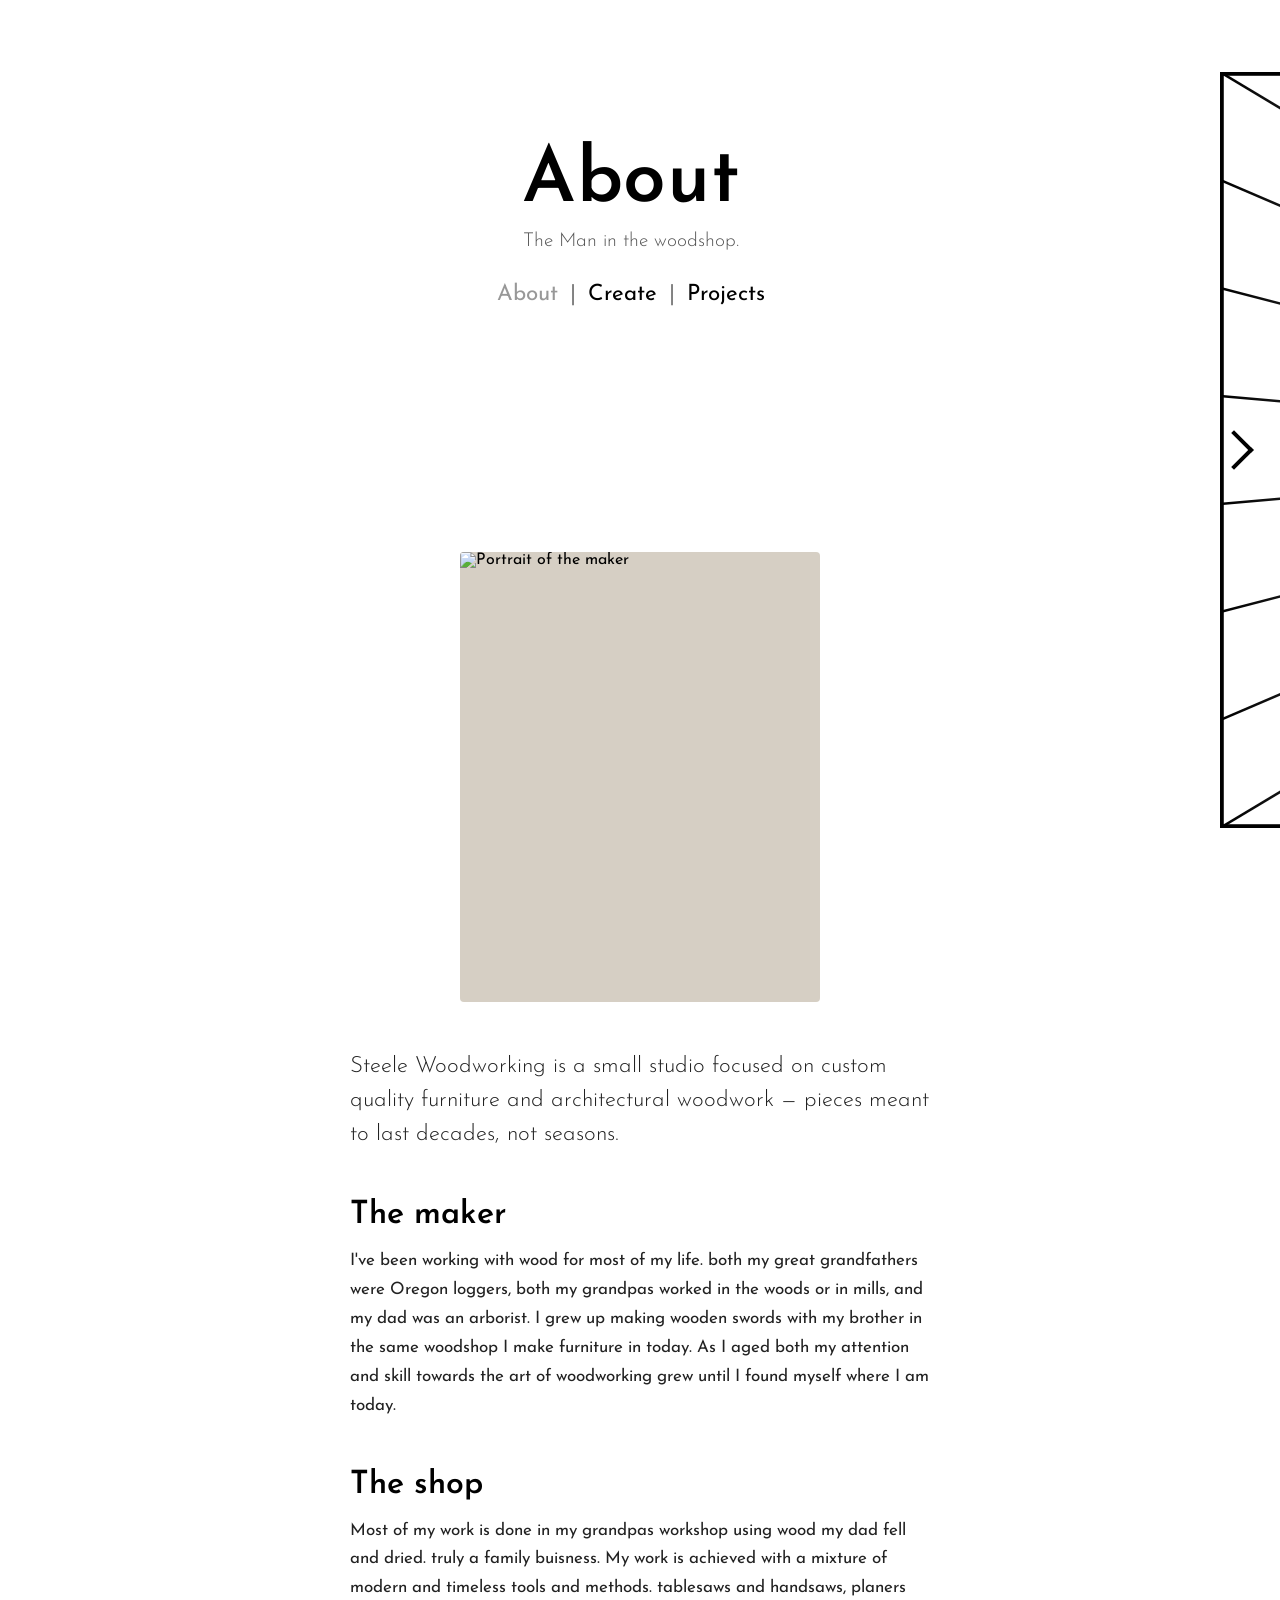
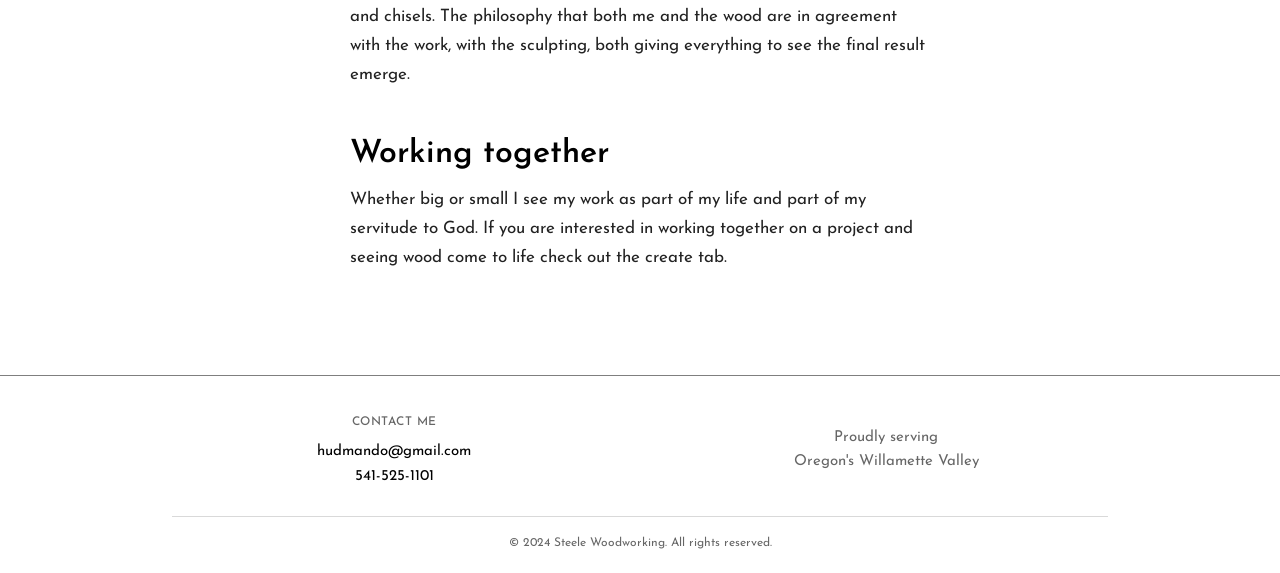
==== about.html @ 3d2c2dfc "Add files via upload" ====
<!DOCTYPE html>
<html lang="en">
<head>
<meta charset="UTF-8">
<meta name="viewport" content="width=device-width, initial-scale=1.0">
<title>About — Steele Woodworking</title>
<link rel="preconnect" href="https://fonts.googleapis.com">
<link rel="preconnect" href="https://fonts.gstatic.com" crossorigin>
<link href="https://fonts.googleapis.com/css2?family=Josefin+Sans:wght@300;400;500;600;700&display=swap" rel="stylesheet">
<link rel="stylesheet" href="css/style.css">
<link rel="stylesheet" href="footer.css">
<link rel="stylesheet" href="css/transitions.css">
<script>(function(){var sx=sessionStorage.getItem('vt-dx');if(sx===null)return;var x=parseFloat(sx),y=parseFloat(sessionStorage.getItem('vt-dy')||0);sessionStorage.removeItem('vt-dx');sessionStorage.removeItem('vt-dy');if(window.matchMedia('(prefers-reduced-motion:reduce)').matches)return;var ex=-x*100,ey=-y*100;var s=document.createElement('style');s.textContent='@keyframes vt-exit{to{transform:translate('+ex+'%,'+ey+'%)}}@keyframes vt-enter{from{transform:translate('+(-ex)+'%,'+(-ey)+'%)}}@keyframes vt-sliver-enter{from{transform:translate('+ex+'%,'+ey+'%)}}';document.head.appendChild(s);document.documentElement.classList.add('vt-active');})();</script>
</head>
<body data-camera="left">

  <a class="sliver" href="index.html" aria-label="Back to home">
    <svg class="sliver__svg" viewBox="0 0 1000 600" preserveAspectRatio="none" xmlns="http://www.w3.org/2000/svg" aria-hidden="true">
      <defs>
        <linearGradient id="g-c-tl" x1="312.5" y1="187.5" x2="0"    y2="0"   gradientUnits="userSpaceOnUse"><stop offset="0" stop-color="#000" stop-opacity="0.5"/><stop offset="1" stop-color="#000"/></linearGradient>
        <linearGradient id="g-c-tr" x1="687.5" y1="187.5" x2="1000" y2="0"   gradientUnits="userSpaceOnUse"><stop offset="0" stop-color="#000" stop-opacity="0.5"/><stop offset="1" stop-color="#000"/></linearGradient>
        <linearGradient id="g-c-bl" x1="312.5" y1="412.5" x2="0"    y2="600" gradientUnits="userSpaceOnUse"><stop offset="0" stop-color="#000" stop-opacity="0.5"/><stop offset="1" stop-color="#000"/></linearGradient>
        <linearGradient id="g-c-br" x1="687.5" y1="412.5" x2="1000" y2="600" gradientUnits="userSpaceOnUse"><stop offset="0" stop-color="#000" stop-opacity="0.5"/><stop offset="1" stop-color="#000"/></linearGradient>
        <linearGradient id="g-t1"  x1="346.59" y1="187.5" x2="90.91"  y2="0" gradientUnits="userSpaceOnUse"><stop offset="0" stop-color="#000" stop-opacity="0.5"/><stop offset="1" stop-color="#000"/></linearGradient>
        <linearGradient id="g-t2"  x1="380.68" y1="187.5" x2="181.82" y2="0" gradientUnits="userSpaceOnUse"><stop offset="0" stop-color="#000" stop-opacity="0.5"/><stop offset="1" stop-color="#000"/></linearGradient>
        <linearGradient id="g-t3"  x1="414.77" y1="187.5" x2="272.73" y2="0" gradientUnits="userSpaceOnUse"><stop offset="0" stop-color="#000" stop-opacity="0.5"/><stop offset="1" stop-color="#000"/></linearGradient>
        <linearGradient id="g-t4"  x1="448.86" y1="187.5" x2="363.64" y2="0" gradientUnits="userSpaceOnUse"><stop offset="0" stop-color="#000" stop-opacity="0.5"/><stop offset="1" stop-color="#000"/></linearGradient>
        <linearGradient id="g-t5"  x1="482.95" y1="187.5" x2="454.55" y2="0" gradientUnits="userSpaceOnUse"><stop offset="0" stop-color="#000" stop-opacity="0.5"/><stop offset="1" stop-color="#000"/></linearGradient>
        <linearGradient id="g-t6"  x1="517.05" y1="187.5" x2="545.45" y2="0" gradientUnits="userSpaceOnUse"><stop offset="0" stop-color="#000" stop-opacity="0.5"/><stop offset="1" stop-color="#000"/></linearGradient>
        <linearGradient id="g-t7"  x1="551.14" y1="187.5" x2="636.36" y2="0" gradientUnits="userSpaceOnUse"><stop offset="0" stop-color="#000" stop-opacity="0.5"/><stop offset="1" stop-color="#000"/></linearGradient>
        <linearGradient id="g-t8"  x1="585.23" y1="187.5" x2="727.27" y2="0" gradientUnits="userSpaceOnUse"><stop offset="0" stop-color="#000" stop-opacity="0.5"/><stop offset="1" stop-color="#000"/></linearGradient>
        <linearGradient id="g-t9"  x1="619.32" y1="187.5" x2="818.18" y2="0" gradientUnits="userSpaceOnUse"><stop offset="0" stop-color="#000" stop-opacity="0.5"/><stop offset="1" stop-color="#000"/></linearGradient>
        <linearGradient id="g-t10" x1="653.41" y1="187.5" x2="909.09" y2="0" gradientUnits="userSpaceOnUse"><stop offset="0" stop-color="#000" stop-opacity="0.5"/><stop offset="1" stop-color="#000"/></linearGradient>
        <linearGradient id="g-b1"  x1="346.59" y1="412.5" x2="90.91"  y2="600" gradientUnits="userSpaceOnUse"><stop offset="0" stop-color="#000" stop-opacity="0.5"/><stop offset="1" stop-color="#000"/></linearGradient>
        <linearGradient id="g-b2"  x1="380.68" y1="412.5" x2="181.82" y2="600" gradientUnits="userSpaceOnUse"><stop offset="0" stop-color="#000" stop-opacity="0.5"/><stop offset="1" stop-color="#000"/></linearGradient>
        <linearGradient id="g-b3"  x1="414.77" y1="412.5" x2="272.73" y2="600" gradientUnits="userSpaceOnUse"><stop offset="0" stop-color="#000" stop-opacity="0.5"/><stop offset="1" stop-color="#000"/></linearGradient>
        <linearGradient id="g-b4"  x1="448.86" y1="412.5" x2="363.64" y2="600" gradientUnits="userSpaceOnUse"><stop offset="0" stop-color="#000" stop-opacity="0.5"/><stop offset="1" stop-color="#000"/></linearGradient>
        <linearGradient id="g-b5"  x1="482.95" y1="412.5" x2="454.55" y2="600" gradientUnits="userSpaceOnUse"><stop offset="0" stop-color="#000" stop-opacity="0.5"/><stop offset="1" stop-color="#000"/></linearGradient>
        <linearGradient id="g-b6"  x1="517.05" y1="412.5" x2="545.45" y2="600" gradientUnits="userSpaceOnUse"><stop offset="0" stop-color="#000" stop-opacity="0.5"/><stop offset="1" stop-color="#000"/></linearGradient>
        <linearGradient id="g-b7"  x1="551.14" y1="412.5" x2="636.36" y2="600" gradientUnits="userSpaceOnUse"><stop offset="0" stop-color="#000" stop-opacity="0.5"/><stop offset="1" stop-color="#000"/></linearGradient>
        <linearGradient id="g-b8"  x1="585.23" y1="412.5" x2="727.27" y2="600" gradientUnits="userSpaceOnUse"><stop offset="0" stop-color="#000" stop-opacity="0.5"/><stop offset="1" stop-color="#000"/></linearGradient>
        <linearGradient id="g-b9"  x1="619.32" y1="412.5" x2="818.18" y2="600" gradientUnits="userSpaceOnUse"><stop offset="0" stop-color="#000" stop-opacity="0.5"/><stop offset="1" stop-color="#000"/></linearGradient>
        <linearGradient id="g-b10" x1="653.41" y1="412.5" x2="909.09" y2="600" gradientUnits="userSpaceOnUse"><stop offset="0" stop-color="#000" stop-opacity="0.5"/><stop offset="1" stop-color="#000"/></linearGradient>
        <linearGradient id="g-l1" x1="312.5" y1="219.64" x2="0" y2="85.71"  gradientUnits="userSpaceOnUse"><stop offset="0" stop-color="#000" stop-opacity="0.5"/><stop offset="1" stop-color="#000"/></linearGradient>
        <linearGradient id="g-l2" x1="312.5" y1="251.79" x2="0" y2="171.43" gradientUnits="userSpaceOnUse"><stop offset="0" stop-color="#000" stop-opacity="0.5"/><stop offset="1" stop-color="#000"/></linearGradient>
        <linearGradient id="g-l3" x1="312.5" y1="283.93" x2="0" y2="257.14" gradientUnits="userSpaceOnUse"><stop offset="0" stop-color="#000" stop-opacity="0.5"/><stop offset="1" stop-color="#000"/></linearGradient>
        <linearGradient id="g-l4" x1="312.5" y1="316.07" x2="0" y2="342.86" gradientUnits="userSpaceOnUse"><stop offset="0" stop-color="#000" stop-opacity="0.5"/><stop offset="1" stop-color="#000"/></linearGradient>
        <linearGradient id="g-l5" x1="312.5" y1="348.21" x2="0" y2="428.57" gradientUnits="userSpaceOnUse"><stop offset="0" stop-color="#000" stop-opacity="0.5"/><stop offset="1" stop-color="#000"/></linearGradient>
        <linearGradient id="g-l6" x1="312.5" y1="380.36" x2="0" y2="514.29" gradientUnits="userSpaceOnUse"><stop offset="0" stop-color="#000" stop-opacity="0.5"/><stop offset="1" stop-color="#000"/></linearGradient>
        <linearGradient id="g-r1" x1="687.5" y1="219.64" x2="1000" y2="85.71"  gradientUnits="userSpaceOnUse"><stop offset="0" stop-color="#000" stop-opacity="0.5"/><stop offset="1" stop-color="#000"/></linearGradient>
        <linearGradient id="g-r2" x1="687.5" y1="251.79" x2="1000" y2="171.43" gradientUnits="userSpaceOnUse"><stop offset="0" stop-color="#000" stop-opacity="0.5"/><stop offset="1" stop-color="#000"/></linearGradient>
        <linearGradient id="g-r3" x1="687.5" y1="283.93" x2="1000" y2="257.14" gradientUnits="userSpaceOnUse"><stop offset="0" stop-color="#000" stop-opacity="0.5"/><stop offset="1" stop-color="#000"/></linearGradient>
        <linearGradient id="g-r4" x1="687.5" y1="316.07" x2="1000" y2="342.86" gradientUnits="userSpaceOnUse"><stop offset="0" stop-color="#000" stop-opacity="0.5"/><stop offset="1" stop-color="#000"/></linearGradient>
        <linearGradient id="g-r5" x1="687.5" y1="348.21" x2="1000" y2="428.57" gradientUnits="userSpaceOnUse"><stop offset="0" stop-color="#000" stop-opacity="0.5"/><stop offset="1" stop-color="#000"/></linearGradient>
        <linearGradient id="g-r6" x1="687.5" y1="380.36" x2="1000" y2="514.29" gradientUnits="userSpaceOnUse"><stop offset="0" stop-color="#000" stop-opacity="0.5"/><stop offset="1" stop-color="#000"/></linearGradient>
      </defs>
      <g stroke-width="2" fill="none">
        <line x1="312.5" y1="187.5" x2="0"    y2="0"   stroke="url(#g-c-tl)"/>
        <line x1="687.5" y1="187.5" x2="1000" y2="0"   stroke="url(#g-c-tr)"/>
        <line x1="312.5" y1="412.5" x2="0"    y2="600" stroke="url(#g-c-bl)"/>
        <line x1="687.5" y1="412.5" x2="1000" y2="600" stroke="url(#g-c-br)"/>
        <line x1="346.59" y1="187.5" x2="90.91"  y2="0" stroke="url(#g-t1)"/>
        <line x1="380.68" y1="187.5" x2="181.82" y2="0" stroke="url(#g-t2)"/>
        <line x1="414.77" y1="187.5" x2="272.73" y2="0" stroke="url(#g-t3)"/>
        <line x1="448.86" y1="187.5" x2="363.64" y2="0" stroke="url(#g-t4)"/>
        <line x1="482.95" y1="187.5" x2="454.55" y2="0" stroke="url(#g-t5)"/>
        <line x1="517.05" y1="187.5" x2="545.45" y2="0" stroke="url(#g-t6)"/>
        <line x1="551.14" y1="187.5" x2="636.36" y2="0" stroke="url(#g-t7)"/>
        <line x1="585.23" y1="187.5" x2="727.27" y2="0" stroke="url(#g-t8)"/>
        <line x1="619.32" y1="187.5" x2="818.18" y2="0" stroke="url(#g-t9)"/>
        <line x1="653.41" y1="187.5" x2="909.09" y2="0" stroke="url(#g-t10)"/>
        <line x1="346.59" y1="412.5" x2="90.91"  y2="600" stroke="url(#g-b1)"/>
        <line x1="380.68" y1="412.5" x2="181.82" y2="600" stroke="url(#g-b2)"/>
        <line x1="414.77" y1="412.5" x2="272.73" y2="600" stroke="url(#g-b3)"/>
        <line x1="448.86" y1="412.5" x2="363.64" y2="600" stroke="url(#g-b4)"/>
        <line x1="482.95" y1="412.5" x2="454.55" y2="600" stroke="url(#g-b5)"/>
        <line x1="517.05" y1="412.5" x2="545.45" y2="600" stroke="url(#g-b6)"/>
        <line x1="551.14" y1="412.5" x2="636.36" y2="600" stroke="url(#g-b7)"/>
        <line x1="585.23" y1="412.5" x2="727.27" y2="600" stroke="url(#g-b8)"/>
        <line x1="619.32" y1="412.5" x2="818.18" y2="600" stroke="url(#g-b9)"/>
        <line x1="653.41" y1="412.5" x2="909.09" y2="600" stroke="url(#g-b10)"/>
        <line x1="312.5" y1="219.64" x2="0" y2="85.71"  stroke="url(#g-l1)"/>
        <line x1="312.5" y1="251.79" x2="0" y2="171.43" stroke="url(#g-l2)"/>
        <line x1="312.5" y1="283.93" x2="0" y2="257.14" stroke="url(#g-l3)"/>
        <line x1="312.5" y1="316.07" x2="0" y2="342.86" stroke="url(#g-l4)"/>
        <line x1="312.5" y1="348.21" x2="0" y2="428.57" stroke="url(#g-l5)"/>
        <line x1="312.5" y1="380.36" x2="0" y2="514.29" stroke="url(#g-l6)"/>
        <line x1="687.5" y1="219.64" x2="1000" y2="85.71"  stroke="url(#g-r1)"/>
        <line x1="687.5" y1="251.79" x2="1000" y2="171.43" stroke="url(#g-r2)"/>
        <line x1="687.5" y1="283.93" x2="1000" y2="257.14" stroke="url(#g-r3)"/>
        <line x1="687.5" y1="316.07" x2="1000" y2="342.86" stroke="url(#g-r4)"/>
        <line x1="687.5" y1="348.21" x2="1000" y2="428.57" stroke="url(#g-r5)"/>
        <line x1="687.5" y1="380.36" x2="1000" y2="514.29" stroke="url(#g-r6)"/>
        <line x1="312.5" y1="219.64" x2="687.5" y2="219.64" stroke="#000" stroke-opacity="0.50"/>
        <line x1="312.5" y1="251.79" x2="687.5" y2="251.79" stroke="#000" stroke-opacity="0.50"/>
        <line x1="312.5" y1="283.93" x2="687.5" y2="283.93" stroke="#000" stroke-opacity="0.50"/>
        <line x1="312.5" y1="316.07" x2="687.5" y2="316.07" stroke="#000" stroke-opacity="0.50"/>
        <line x1="312.5" y1="348.21" x2="687.5" y2="348.21" stroke="#000" stroke-opacity="0.50"/>
        <line x1="312.5" y1="380.36" x2="687.5" y2="380.36" stroke="#000" stroke-opacity="0.50"/>
        <line x1="346.59" y1="187.5" x2="346.59" y2="412.5" stroke="#000" stroke-opacity="0.50"/>
        <line x1="380.68" y1="187.5" x2="380.68" y2="412.5" stroke="#000" stroke-opacity="0.50"/>
        <line x1="414.77" y1="187.5" x2="414.77" y2="412.5" stroke="#000" stroke-opacity="0.50"/>
        <line x1="448.86" y1="187.5" x2="448.86" y2="412.5" stroke="#000" stroke-opacity="0.50"/>
        <line x1="482.95" y1="187.5" x2="482.95" y2="412.5" stroke="#000" stroke-opacity="0.50"/>
        <line x1="517.05" y1="187.5" x2="517.05" y2="412.5" stroke="#000" stroke-opacity="0.50"/>
        <line x1="551.14" y1="187.5" x2="551.14" y2="412.5" stroke="#000" stroke-opacity="0.50"/>
        <line x1="585.23" y1="187.5" x2="585.23" y2="412.5" stroke="#000" stroke-opacity="0.50"/>
        <line x1="619.32" y1="187.5" x2="619.32" y2="412.5" stroke="#000" stroke-opacity="0.50"/>
        <line x1="653.41" y1="187.5" x2="653.41" y2="412.5" stroke="#000" stroke-opacity="0.50"/>
        <rect x="312.5" y="187.5" width="375"  height="225" stroke="#000" stroke-opacity="0.50"/>
        <rect x="250"   y="150"   width="500"  height="300" stroke="#000" stroke-opacity="0.60"/>
        <rect x="187.5" y="112.5" width="625"  height="375" stroke="#000" stroke-opacity="0.70"/>
        <rect x="125"   y="75"    width="750"  height="450" stroke="#000" stroke-opacity="0.80"/>
        <rect x="62.5"  y="37.5"  width="875"  height="525" stroke="#000" stroke-opacity="0.90"/>
        <rect x="0"     y="0"     width="1000" height="600" stroke="#000" stroke-opacity="1" stroke-width="6"/>
      </g>
    </svg>
  </a>

  <section class="hero">
    <h1 class="page__title">About</h1>
    <p class="page__tagline">The Man in the woodshop.</p>
    <nav class="page__nav" aria-label="Primary">
      <a href="about.html" aria-current="page">About</a>
      <span aria-hidden="true">|</span>
      <a href="create.html">Create</a>
      <span aria-hidden="true">|</span>
      <a href="projects.html">Projects</a>
    </nav>
  </section>

  <section class="content">
    <img class="about-portrait" src="images/about-portrait.JPG" alt="Portrait of the maker" loading="lazy" decoding="async">

    <p class="content__lede">
      Steele Woodworking is a small studio focused on custom quality furniture
      and architectural woodwork — pieces meant to last decades, not seasons.
    </p>

    <h2 class="content__heading">The maker</h2>
    <p class="content__body">
      I've been working with wood for most of my life. both my great grandfathers were Oregon loggers,
       both my grandpas worked in the woods or in mills, and my dad was an arborist.
       I grew up making wooden swords with my brother in the same woodshop I make furniture in today. 
       As I aged both my attention and skill towards the art of woodworking grew until I found myself where I am today.

    </p>
    <h2 class="content__heading">The shop</h2>
    <p class="content__body">
      Most of my work is done in my grandpas workshop using wood my dad fell and dried. truly a family buisness. 
      My work is achieved with a mixture of modern and timeless tools and methods. tablesaws and handsaws, planers and chisels.
      The philosophy that both me and the wood are in agreement with the work, with the sculpting, both giving everything 
      to see the final result emerge.
    </p>

    <h2 class="content__heading">Working together</h2>
    <p class="content__body">
      Whether big or small I see my work as part of my life and part of my servitude to God. If you are interested
      in working together on a project and seeing wood come to life check out the create tab.
    </p>
  </section>

  <footer class="page__footer">
    <div class="footer__inner">
      <div class="footer__grid">
        <div class="footer__col">
          <p class="footer__label">Contact Me</p>
          <ul class="footer__list">
            <li><a href="mailto:hudmando@gmail.com">hudmando@gmail.com</a></li>
            <li><a href="tel:5415251101">541-525-1101</a></li>
          </ul>
        </div>
        <div class="footer__col footer__col--tagline">
          <p class="footer__tagline">Proudly serving<br>Oregon's Willamette Valley</p>
        </div>
      </div>
      <div class="footer__bottom">
        <p class="footer__copyright">© 2024 Steele Woodworking. All rights reserved.</p>
      </div>
    </div>
  </footer>

  <script src="js/transitions.js"></script>
</body>
</html>
---- css/style.css ----
/* =========================================================================
   Steele Woodworking — shared stylesheet
   ---------------------------------------------------------------------------
   Camera system:
     Each page declares its camera position via <body data-camera="...">
     Possible values: "center" (Home), "left", "right", "up", "down"
     A page with camera="left" means the camera moved left, so the box that
     used to be in front of you is now to your RIGHT — hence right-edge sliver.

     To re-arrange pages later, change only the data-camera value in that
     page's HTML. CSS picks up the rest automatically.
   ========================================================================= */

/* ---------- Reset & base ------------------------------------------------- */
* { margin: 0; padding: 0; box-sizing: border-box; }
html, body { height: 100%; }

body {
  font-family: 'Josefin Sans', sans-serif;
  background: #fff;
  color: #000;
  -webkit-font-smoothing: antialiased;
  -moz-osx-font-smoothing: grayscale;
  min-height: 100vh;
  display: flex;
  flex-direction: column;
}

/* ---------- Shared typography ------------------------------------------- */
.page__title {
  font-weight: 600;
  font-size: clamp(2.5rem, 6vw, 5rem);
  letter-spacing: 0.01em;
  line-height: 1;
  color: #000;
}

.page__tagline {
  font-weight: 300;
  font-size: clamp(1rem, 1.5vw, 1.25rem);
  color: #555;
  margin-top: 0.75rem;
}

.page__nav {
  font-weight: 400;
  font-size: clamp(1.1rem, 1.75vw, 1.5rem);
  color: #000;
  display: flex;
  align-items: center;
  gap: 0.75rem;
  margin-top: 2rem;
}

.page__nav a {
  color: inherit;
  text-decoration: none;
  transition: opacity 0.2s ease;
}

.page__nav a:hover { opacity: 0.55; }
.page__nav a[aria-current="page"] { opacity: 0.4; pointer-events: none; }
.page__nav span { opacity: 0.5; }

/* =========================================================================
   HERO — full-bleed perspective container
   The grid box, page title, and any sliver all live inside this element.
   ========================================================================= */
.hero {
  position: relative;
  min-height: 100vh;
  width: 100%;
  display: flex;
  flex-direction: column;
  align-items: center;
  justify-content: center;
  padding: clamp(60px, 8vw, 120px);
  text-align: center;
}

/* ---------- Centered grid (Home only) ----------------------------------- */
.hero__grid {
  position: absolute;
  top: 75px;
  left: 75px;
  width: calc(100% - 150px);
  height: calc(100% - 150px);
  pointer-events: none;
  z-index: 0;
}

.hero__logo {
  position: relative;
  z-index: 1;
  width: clamp(120px, 14vw, 200px);
  height: auto;
  margin-bottom: 1.5rem;
  user-select: none;
}

/* When the page title is the focal element (inner pages) — relative + above slivers */
.hero__title {
  position: relative;
  z-index: 1;
}

/* =========================================================================
   SLIVER — the 30px peek of the box from the page you came from.
   Always clickable, always returns to home. Position depends on data-camera.
   ========================================================================= */
.sliver {
  position: fixed;
  background: #fff;
  z-index: 5;
  cursor: pointer;
  display: block;
  text-decoration: none;
  /* Sliver is announced by aria-label, but visually quiet. */
}

.sliver:hover .sliver__svg { opacity: 0.7; }

/* ----- Camera moved LEFT (About): box is to our right → right-edge sliver */
[data-camera="left"] .sliver {
  top: 0;
  right: 0;
  width: 60px;
  height: 100vh;
  overflow: hidden;
}

/* ----- Camera moved RIGHT (Projects): box is to our left → left-edge sliver */
[data-camera="right"] .sliver {
  top: 0;
  left: 0;
  width: 60px;
  height: 100vh;
  overflow: hidden;
}

/* ----- Camera moved DOWN (Create): box is above us → top-edge sliver */
[data-camera="down"] .sliver {
  top: 0;
  left: 0;
  width: 100%;
  height: 60px;
  overflow: hidden;
}

/* ----- Camera moved UP (reserved for future top-page): box is below us → bottom-edge sliver */
[data-camera="up"] .sliver {
  bottom: 0;
  left: 0;
  width: 100%;
  height: 60px;
  overflow: hidden;
}

/* SVG sliver — hero__grid cropped to show only the relevant edge */
.sliver__svg {
  position: absolute;
  pointer-events: none;
  display: block;
}

[data-camera="right"] .sliver__svg { top: clamp(0px, 8vh, 75px); right: 0; left: auto; height: calc(100vh - 2 * clamp(0px, 8vh, 75px)); width: calc((100vh - 2 * clamp(0px, 8vh, 75px)) * 5 / 3); }
[data-camera="left"]  .sliver__svg { top: clamp(0px, 8vh, 75px); left: 0; right: auto; height: calc(100vh - 2 * clamp(0px, 8vh, 75px)); width: calc((100vh - 2 * clamp(0px, 8vh, 75px)) * 5 / 3); }
[data-camera="down"]  .sliver__svg { bottom: 0; top: auto; left: clamp(0px, 8vw, 75px); width: calc(100vw - 2 * clamp(0px, 8vw, 75px)); height: calc((100vw - 2 * clamp(0px, 8vw, 75px)) * 3 / 5); }
[data-camera="up"]    .sliver__svg { top: 0; bottom: auto; left: clamp(0px, 8vw, 75px); width: calc(100vw - 2 * clamp(0px, 8vw, 75px)); height: calc((100vw - 2 * clamp(0px, 8vw, 75px)) * 3 / 5); }

/* Return arrow — sits inside sliver near inner edge, slides to center on hover */
.sliver::after {
  content: '';
  position: absolute;
  z-index: 10;
  pointer-events: none;
  width: 24px;
  height: 24px;
  opacity: 1;
  transition: opacity 0.25s ease, transform 0.25s ease;
  top: 50%;
  left: 50%;
}

/* Projects (←): rests near right edge of left sliver */
[data-camera="right"] .sliver::after {
  border-top: 4px solid #000;
  border-left: 4px solid #000;
  transform: translate(calc(-50% + 16px), -50%) rotate(-45deg);
}
[data-camera="right"] .sliver:hover::after {
  opacity: 0.55;
  transform: translate(-50%, -50%) rotate(-45deg);
}

/* About (→): rests near left edge of right sliver */
[data-camera="left"] .sliver::after {
  border-top: 4px solid #000;
  border-right: 4px solid #000;
  transform: translate(calc(-50% - 16px), -50%) rotate(45deg);
}
[data-camera="left"] .sliver:hover::after {
  opacity: 0.55;
  transform: translate(-50%, -50%) rotate(45deg);
}

/* Create (↑): rests near bottom edge of top sliver */
[data-camera="down"] .sliver::after {
  border-top: 4px solid #000;
  border-left: 4px solid #000;
  transform: translate(-50%, calc(-50% + 16px)) rotate(45deg);
}
[data-camera="down"] .sliver:hover::after {
  opacity: 0.55;
  transform: translate(-50%, -50%) rotate(45deg);
}

/* Center page (Home) has no sliver */
[data-camera="center"] .sliver { display: none; }


/* =========================================================================
   PAGE LAYOUT — non-home pages
   The hero pushes content away from the sliver edge so nothing crowds it.
   ========================================================================= */
[data-camera="left"] .hero,
[data-camera="right"] .hero,
[data-camera="down"] .hero,
[data-camera="up"] .hero {
  align-items: center;
  justify-content: center;
  min-height: 50vh;
}

/* nudge content away from the sliver so visuals breathe */
[data-camera="left"]  .hero { padding-right: 120px; }
[data-camera="right"] .hero { padding-left:  120px; }
[data-camera="down"]  .hero { padding-top:    120px; }
[data-camera="up"]    .hero { padding-bottom: 120px; }

/* =========================================================================
   CONTENT SECTIONS — what sits below the hero on inner pages
   ========================================================================= */
.content {
  width: 100%;
  max-width: 880px;
  margin: 0 auto;
  padding: clamp(60px, 8vw, 120px) clamp(24px, 5vw, 60px);
}

.content__lede {
  font-size: clamp(1.25rem, 1.75vw, 1.5rem);
  font-weight: 300;
  line-height: 1.5;
  color: #222;
  margin-bottom: 3rem;
  max-width: 60ch;
}

.content__heading {
  font-weight: 600;
  font-size: clamp(1.5rem, 2.5vw, 2rem);
  margin: 3rem 0 1rem;
  color: #000;
}

.content__body {
  font-weight: 400;
  font-size: 1.0625rem;
  line-height: 1.7;
  color: #222;
  max-width: 65ch;
}

.content__body + .content__body { margin-top: 1.25rem; }

/* shift content nudge for left/right cameras to keep sliver in view */
[data-camera="left"]  .content { padding-right: calc(clamp(24px, 5vw, 60px) + 90px); }
[data-camera="right"] .content { padding-left:  calc(clamp(24px, 5vw, 60px) + 90px); }

/* mirror the sliver offset on the opposite side so content looks centered on desktop */
@media (min-width: 641px) {
  [data-camera="left"]  .content { padding-left:  calc(clamp(24px, 5vw, 60px) + 90px); }
  [data-camera="right"] .content { padding-right: calc(clamp(24px, 5vw, 60px) + 90px); }
}

/* =========================================================================
   PROJECTS GRID
   ========================================================================= */
.projects-grid {
  display: grid;
  grid-template-columns: repeat(4, 1fr);
  gap: 1.25rem;
  width: 100%;
  margin-top: 2rem;
}

.project-tile {
  aspect-ratio: 4 / 3;
  border-radius: 4px;
  display: flex;
  align-items: flex-end;
  justify-content: flex-start;
  padding: 0.75rem;
  font-weight: 500;
  font-size: 0.85rem;
  color: #fff;
  text-shadow: 0 1px 4px rgba(0, 0, 0, 0.7);
  transition: transform 0.2s ease;
  background-color: #d8c3a5;
  background-size: cover;
  background-position: center;
}

.project-tile:hover { transform: translateY(-2px); }

/* =========================================================================
   PROJECT PANEL — vertical right-side sheet revealing project detail
   ========================================================================= */
button.project-tile {
  -webkit-appearance: none;
  appearance: none;
  border: none;
  cursor: pointer;
  text-align: left;
  font-family: inherit;
}

.project-panel {
  position: fixed;
  top: 0;
  right: 0;
  bottom: 0;
  width: 50vw;
  background: #fff;
  z-index: 21;
  transform: translateX(100%);
  transition: transform 0.35s cubic-bezier(0.4, 0, 0.2, 1);
  overflow-y: auto;
  display: flex;
  flex-direction: column;
  border-left: 2px solid #000;
}

.project-panel.is-open { transform: translateX(0); }

.project-panel__backdrop {
  position: fixed;
  inset: 0;
  z-index: 20;
  pointer-events: none;
}

.project-panel__backdrop.is-open {
  pointer-events: auto;
}

.project-panel__header {
  position: sticky;
  top: 0;
  background: #fff;
  display: flex;
  align-items: center;
  justify-content: space-between;
  padding: 1.25rem clamp(20px, 4vw, 48px);
  border-bottom: 1px solid rgba(0, 0, 0, 0.08);
  z-index: 2;
  flex-shrink: 0;
}

.project-panel__title {
  font-weight: 600;
  font-size: clamp(1.1rem, 1.75vw, 1.5rem);
  color: #000;
  margin: 0;
}

.project-panel__close {
  position: relative;
  width: 28px;
  height: 28px;
  background: none;
  border: none;
  cursor: pointer;
  padding: 0;
  flex-shrink: 0;
  margin-left: 1rem;
}

.project-panel__close span {
  position: absolute;
  width: 100%;
  height: 2px;
  background: #000;
  top: 50%;
  left: 0;
  margin-top: -1px;
  transition: opacity 0.2s ease;
}

.project-panel__close span:first-child { transform: rotate(45deg); }
.project-panel__close span:last-child  { transform: rotate(-45deg); }
.project-panel__close:hover span { opacity: 0.4; }

/* Photo strip with side nav arrows */
.project-panel__photo-wrap {
  position: relative;
  flex-shrink: 0;
}

.project-panel__photos {
  display: flex;
  overflow-x: auto;
  scroll-snap-type: x mandatory;
  -webkit-overflow-scrolling: touch;
  scrollbar-width: none;
}

.project-panel__photos::-webkit-scrollbar { display: none; }

.project-panel__photo {
  flex: 0 0 100%;
  scroll-snap-align: start;
  aspect-ratio: 4 / 3;
}

.project-panel__photo img {
  width: 100%;
  height: 100%;
  object-fit: cover;
  display: block;
}


/* Prev / next — full-height tap zones with arrow centered inside */
.project-panel__nav {
  position: absolute;
  top: 0;
  bottom: 0;
  width: 7%;
  background: transparent;
  border: none;
  cursor: pointer;
  padding: 0;
  z-index: 1;
  display: flex;
  align-items: center;
  justify-content: center;
  transition: background 0.2s ease;
}

.project-panel__nav:hover { background: rgba(0, 0, 0, 0.10); }
.project-panel__nav--prev { left: 0; }
.project-panel__nav--next { right: 0; }

.project-panel__nav span {
  display: block;
  width: 11px;
  height: 11px;
  opacity: 0.35;
  transition: opacity 0.2s ease;
}

.project-panel__nav:hover span { opacity: 1; }

.project-panel__nav--prev span {
  border-left: 2px solid #000;
  border-top: 2px solid #000;
  transform: rotate(-45deg) translate(2px, 0);
}

.project-panel__nav--next span {
  border-right: 2px solid #000;
  border-top: 2px solid #000;
  transform: rotate(45deg) translate(-2px, 0);
}

.project-panel__desc {
  font-weight: 400;
  font-size: 1rem;
  line-height: 1.7;
  color: #222;
  padding: 1.75rem clamp(20px, 4vw, 48px) 3rem;
  margin: 0;
}

/* =========================================================================
   ABOUT — portrait/intro layout
   ========================================================================= */
.about-portrait {
  display: block;
  width: 100%;
  max-width: 360px;
  aspect-ratio: 4 / 5;
  object-fit: cover;
  background: #d6cfc4;
  border-radius: 4px;
  margin: 0 auto 3rem;
}

/* =========================================================================
   CREATE — process/services list
   ========================================================================= */
.process-list {
  list-style: none;
  counter-reset: step;
  margin-top: 2rem;
}

.process-list li {
  counter-increment: step;
  padding: 1.5rem 0;
  border-top: 1px solid rgba(0, 0, 0, 0.12);
  display: grid;
  grid-template-columns: 60px 1fr;
  gap: 2rem;
  align-items: baseline;
}

.process-list li::before {
  content: counter(step, decimal-leading-zero);
  font-weight: 300;
  font-size: 1.25rem;
  color: #888;
  letter-spacing: 0.05em;
}

.process-list li:last-child { border-bottom: 1px solid rgba(0, 0, 0, 0.12); }

.process-step__title {
  font-weight: 500;
  font-size: 1.25rem;
  margin-bottom: 0.5rem;
  color: #000;
}

.process-step__body {
  font-weight: 400;
  font-size: 1rem;
  line-height: 1.6;
  color: #444;
}

/* =========================================================================
   MOBILE — simplified sliver, single-column grids, smaller hero padding
   ========================================================================= */
@media (max-width: 640px) {

  /* Hide full hero grid on mobile — replaced by sliver alone */
  [data-camera="left"]  .hero__grid,
  [data-camera="right"] .hero__grid,
  [data-camera="down"]  .hero__grid,
  [data-camera="up"]    .hero__grid {
    display: none;
  }

  .hero { padding: clamp(40px, 8vw, 80px) clamp(24px, 6vw, 40px); }

  /* Slimmer slivers + fewer ticks read better at small sizes */
  [data-camera="left"]  .sliver,
  [data-camera="right"] .sliver { width: 40px; }
  [data-camera="down"]  .sliver,
  [data-camera="up"]    .sliver { height: 40px; }

  /* Inner-page padding shrinks too */
  [data-camera="left"]  .hero { padding-right: 70px; }
  [data-camera="right"] .hero { padding-left:  70px; }
  [data-camera="down"]  .hero { padding-top:   70px; }
  [data-camera="up"]    .hero { padding-bottom:70px; }

  [data-camera="left"]  .content { padding-right: calc(clamp(24px, 5vw, 60px) + 50px); }
  [data-camera="right"] .content { padding-left:  calc(clamp(24px, 5vw, 60px) + 50px); }

  /* Center content sections on inner pages */
  .content { text-align: center; }

  .content__lede,
  .content__body { margin-left: auto; margin-right: auto; }

  /* Two-column projects grid on mobile */
  .projects-grid { grid-template-columns: repeat(2, 1fr); }

  /* Full-screen panel on mobile */
  .project-panel { width: 100vw; }

  /* Process list — number on its own line */
  .process-list li {
    grid-template-columns: 1fr;
    gap: 0.5rem;
  }
}
---- footer.css ----
/* ==========================================================================
   Footer
   ========================================================================== */

.page__footer {
  width: 100%;
  font-family: 'Josefin Sans', sans-serif;
  border-top: 1px solid rgba(0, 0, 0, 0.5);
  background: #fff;
  margin-top: auto;
}

.footer__inner {
  max-width: 1000px;
  margin: 0 auto;
  padding: 40px 32px 24px;
}

.footer__grid {
  display: grid;
  grid-template-columns: 1fr 1fr;
  gap: 48px;
  margin-bottom: 32px;
}

.footer__col {
  display: flex;
  flex-direction: column;
  align-items: center;
  text-align: center;
}

.footer__col--tagline {
  justify-content: center;
}

.footer__label {
  font-size: 12px;
  font-weight: 500;
  text-transform: uppercase;
  letter-spacing: 0.5px;
  color: rgba(0, 0, 0, 0.6);
  margin: 0 0 16px 0;
}

.footer__list {
  list-style: none;
  margin: 0;
  padding: 0;
  display: flex;
  flex-direction: column;
  gap: 10px;
}

.footer__list li {
  font-size: 15px;
}

.footer__list a {
  color: #000;
  text-decoration: none;
  transition: opacity 0.2s ease;
}

.footer__list a:hover {
  opacity: 0.6;
}

.footer__tagline {
  font-size: 15px;
  line-height: 1.6;
  color: rgba(0, 0, 0, 0.6);
  margin: 0;
}

.footer__bottom {
  border-top: 1px solid rgba(0, 0, 0, 0.15);
  padding-top: 20px;
  text-align: center;
}

.footer__copyright {
  font-size: 12px;
  color: rgba(0, 0, 0, 0.6);
  margin: 0;
}

/* Mobile */
@media (max-width: 640px) {
  .footer__grid {
    grid-template-columns: 1fr;
    gap: 32px;
  }

  .footer__inner {
    padding: 32px 24px 20px;
    text-align: center;
  }

  .footer__col {
    align-items: center;
  }
}
---- css/transitions.css ----
/* =========================================================================
   Page transitions — View Transitions API (Level 2 MPA)
   Keyframe values (direction + angle) are injected dynamically by JS so
   diagonal routes slide at the true angle between pages, not snapped to
   a cardinal direction.
   ========================================================================= */

@view-transition {
  navigation: auto;
}

@media (prefers-reduced-motion: reduce) {
  @view-transition { navigation: none; }
}

/* Cancel the browser's default cross-fade */
::view-transition-old(root),
::view-transition-new(root) {
  animation: none;
  mix-blend-mode: normal;
}

/* vt-exit / vt-enter / vt-sliver-enter keyframes are written inline by JS
   with the exact translate values for the current navigation direction */
html.vt-active::view-transition-old(root) {
  animation: vt-exit  750ms cubic-bezier(0.65, 0, 0.2, 1) both;
}
html.vt-active::view-transition-new(root) {
  animation: vt-enter 750ms cubic-bezier(0.65, 0, 0.2, 1) both;
}

/* Sliver is captured independently so it can enter from its own edge */
.sliver {
  view-transition-name: sliver;
}

::view-transition-old(sliver),
::view-transition-new(sliver) {
  animation: none;
  mix-blend-mode: normal;
}

@keyframes vt-sliver-exit { to { opacity: 0; } }

/* Sliver fades out quickly before the page slides away */
html.vt-active::view-transition-old(sliver) {
  animation: vt-sliver-exit 180ms ease both;
}

/* Sliver enters from its edge after the main page has settled */
html.vt-active::view-transition-new(sliver) {
  animation: vt-sliver-enter 500ms cubic-bezier(0.65, 0, 0.2, 1) 400ms both;
}
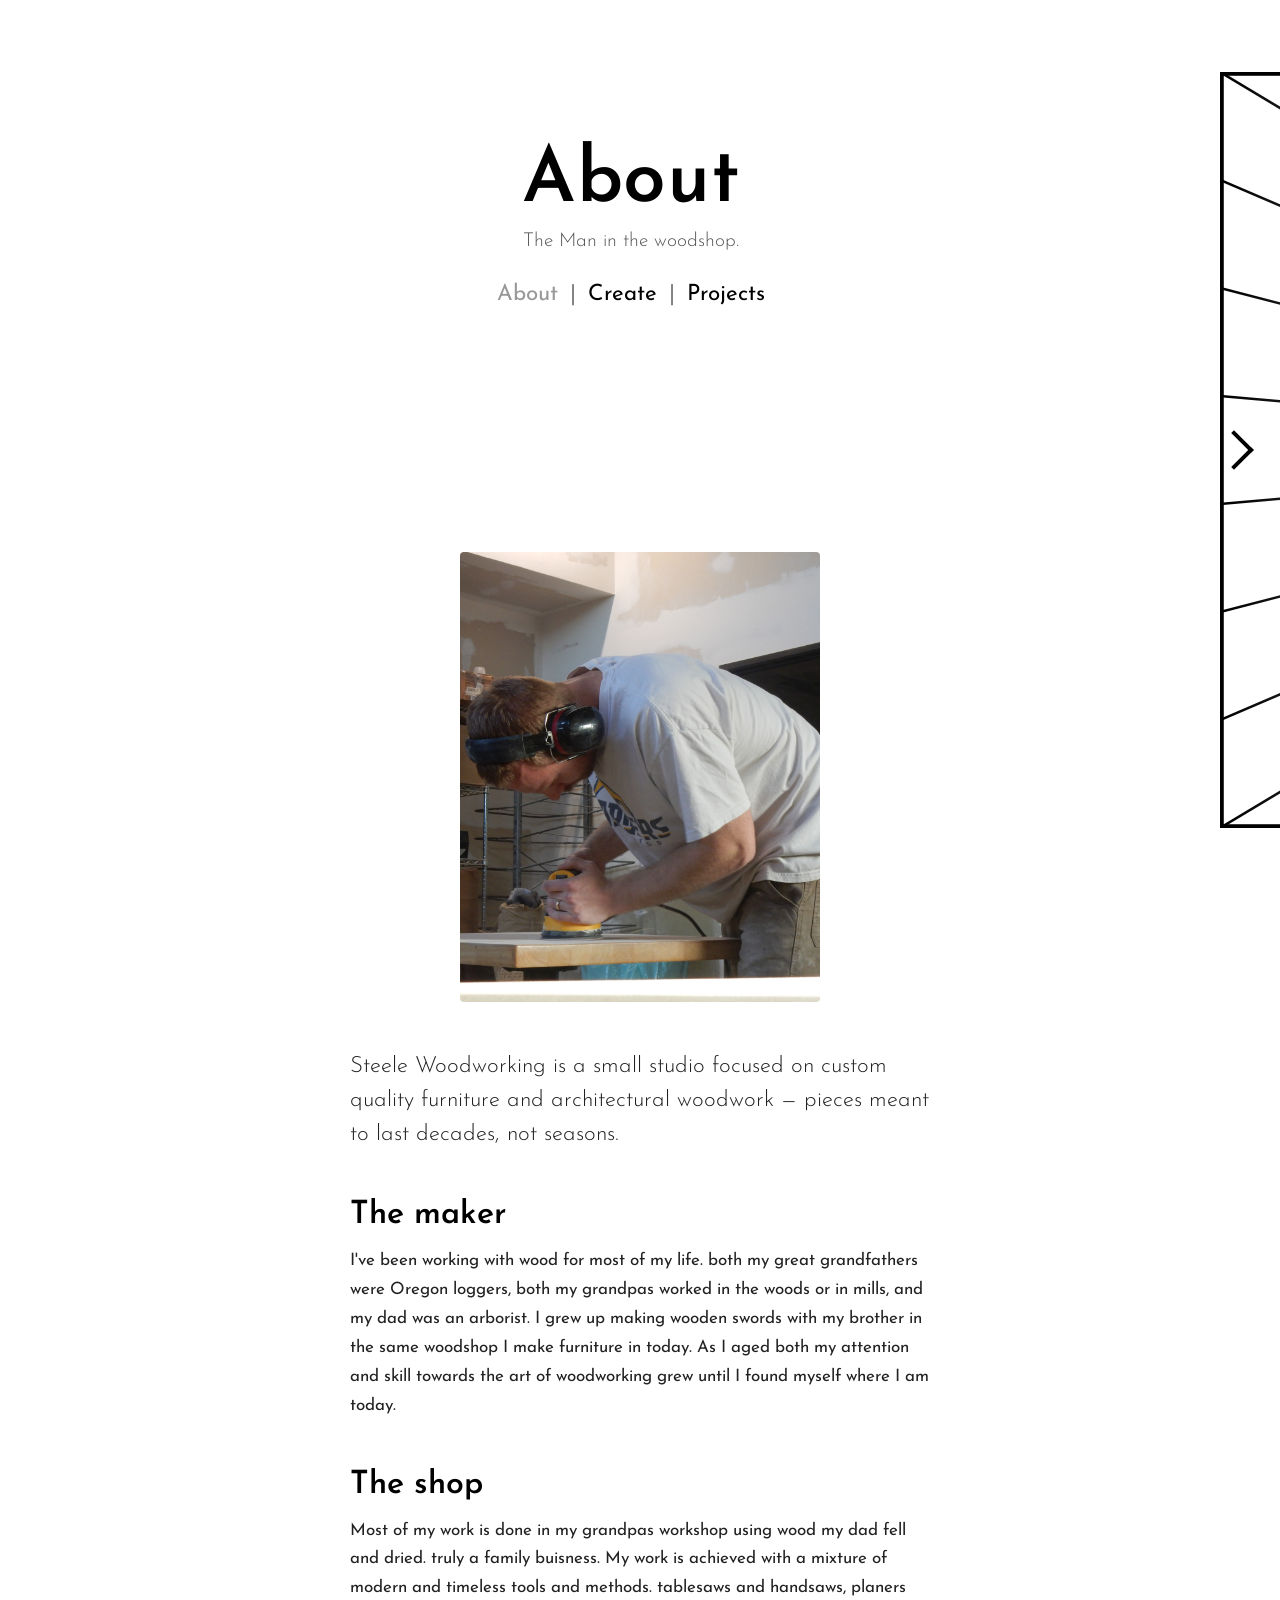
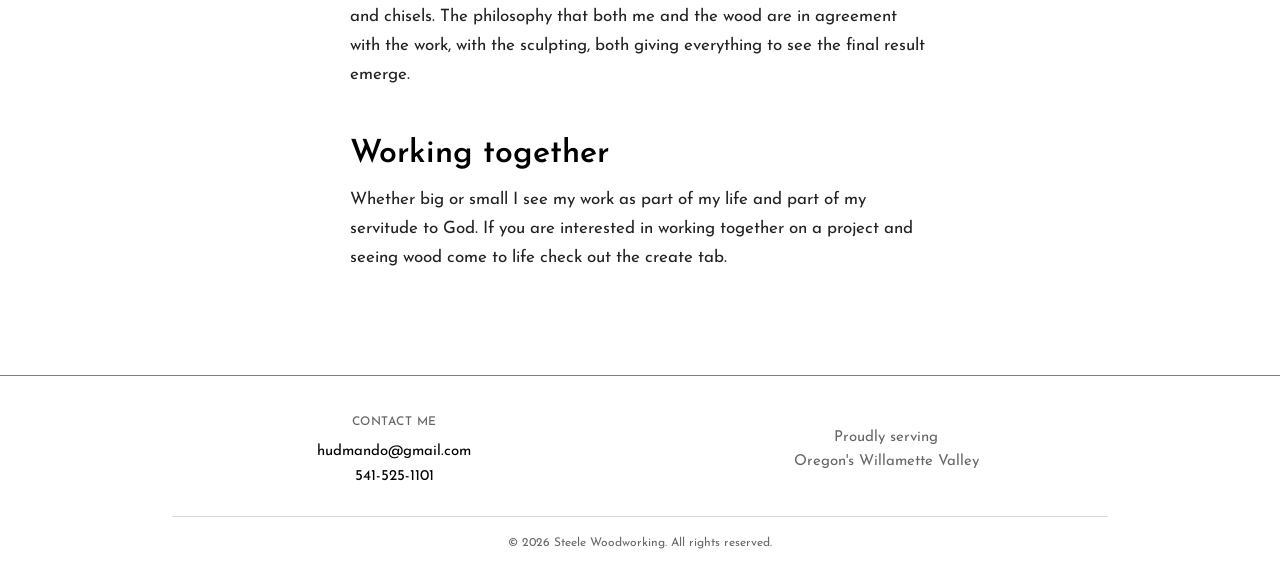
==== commit b20de56f: "Update footer year and enlarge project tiles Sets the copyright year to 2026 on every page, and wide" ====
--- a/about.html
+++ b/about.html
@@ -175,7 +175,7 @@
         </div>
       </div>
       <div class="footer__bottom">
-        <p class="footer__copyright">© 2024 Steele Woodworking. All rights reserved.</p>
+        <p class="footer__copyright">© 2026 Steele Woodworking. All rights reserved.</p>
       </div>
     </div>
   </footer>
--- a/css/style.css
+++ b/css/style.css
@@ -295,6 +295,14 @@
   margin-top: 2rem;
 }
 
+/* desktop: grid breaks out of the text column, 15% wider, centered */
+@media (min-width: 641px) {
+  .projects-grid {
+    width: 115%;
+    margin-left: -7.5%;
+  }
+}
+
 .project-tile {
   aspect-ratio: 4 / 3;
   border-radius: 4px;
